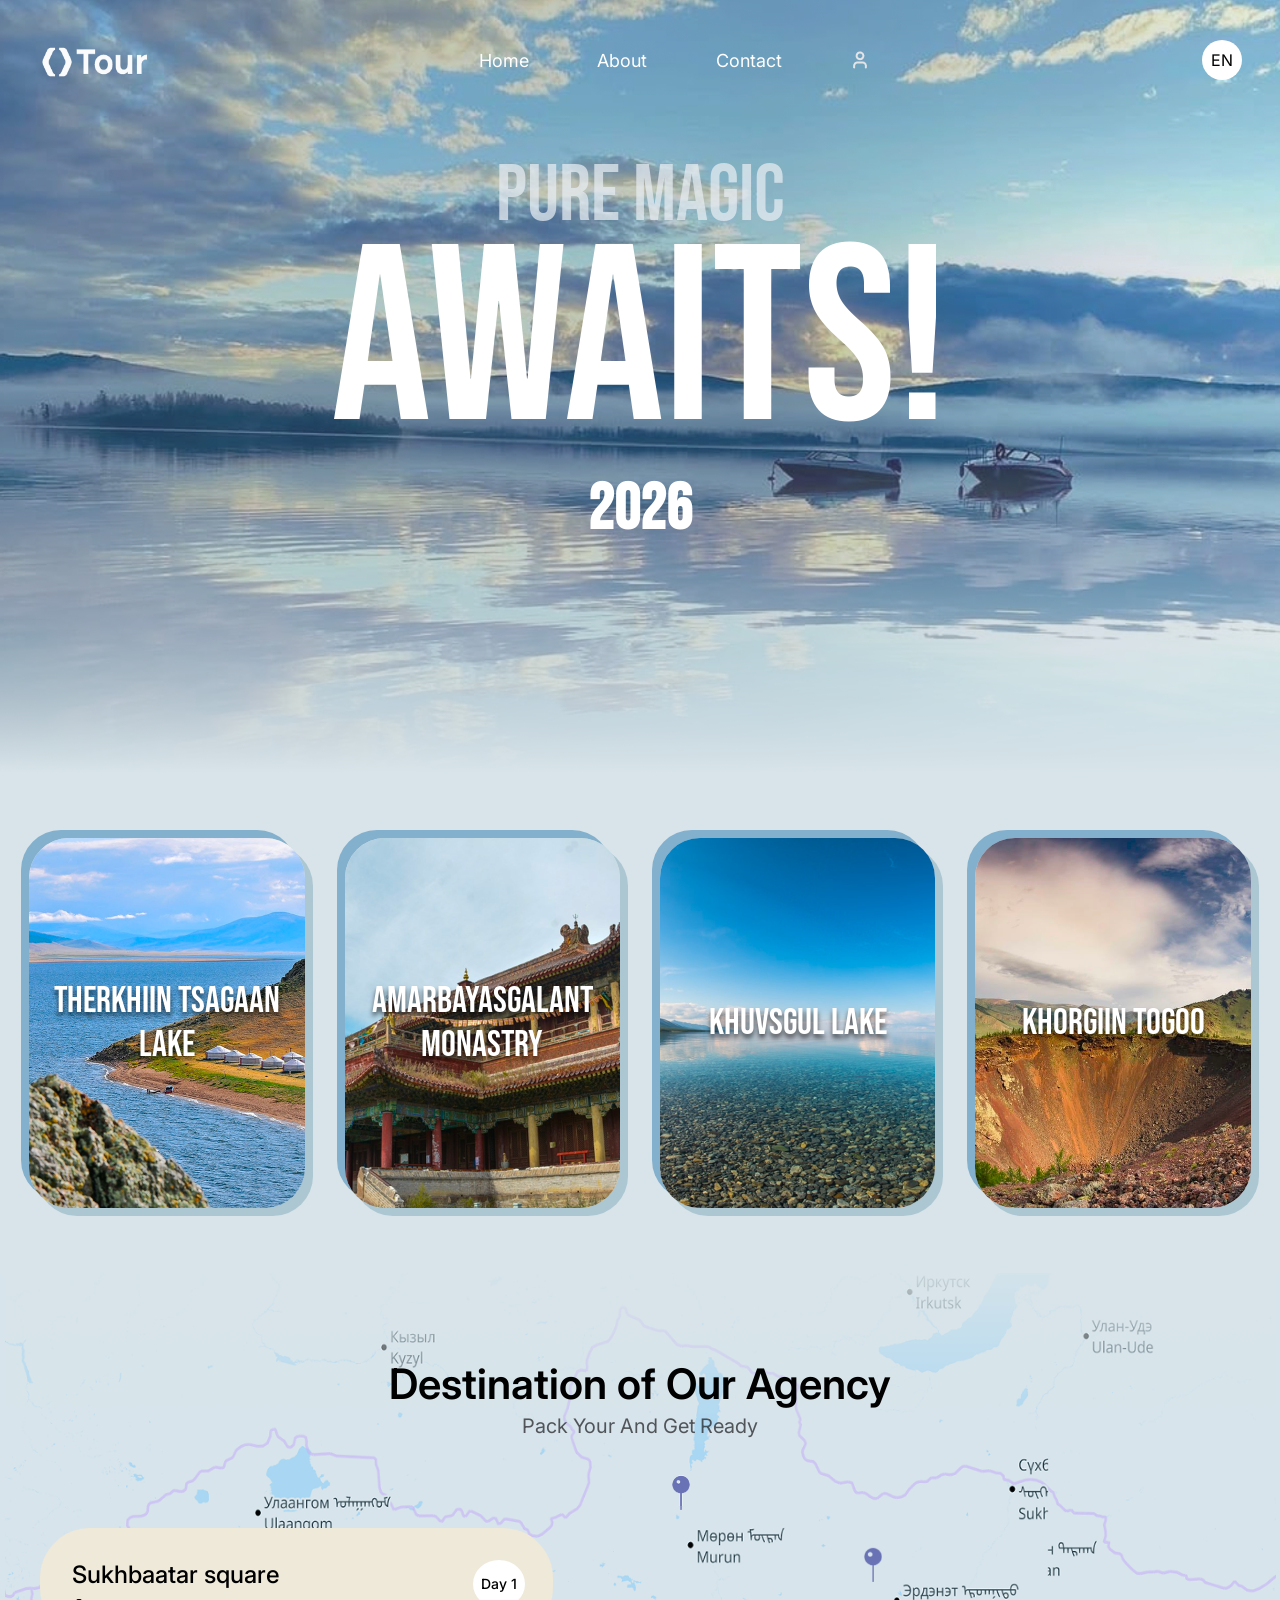
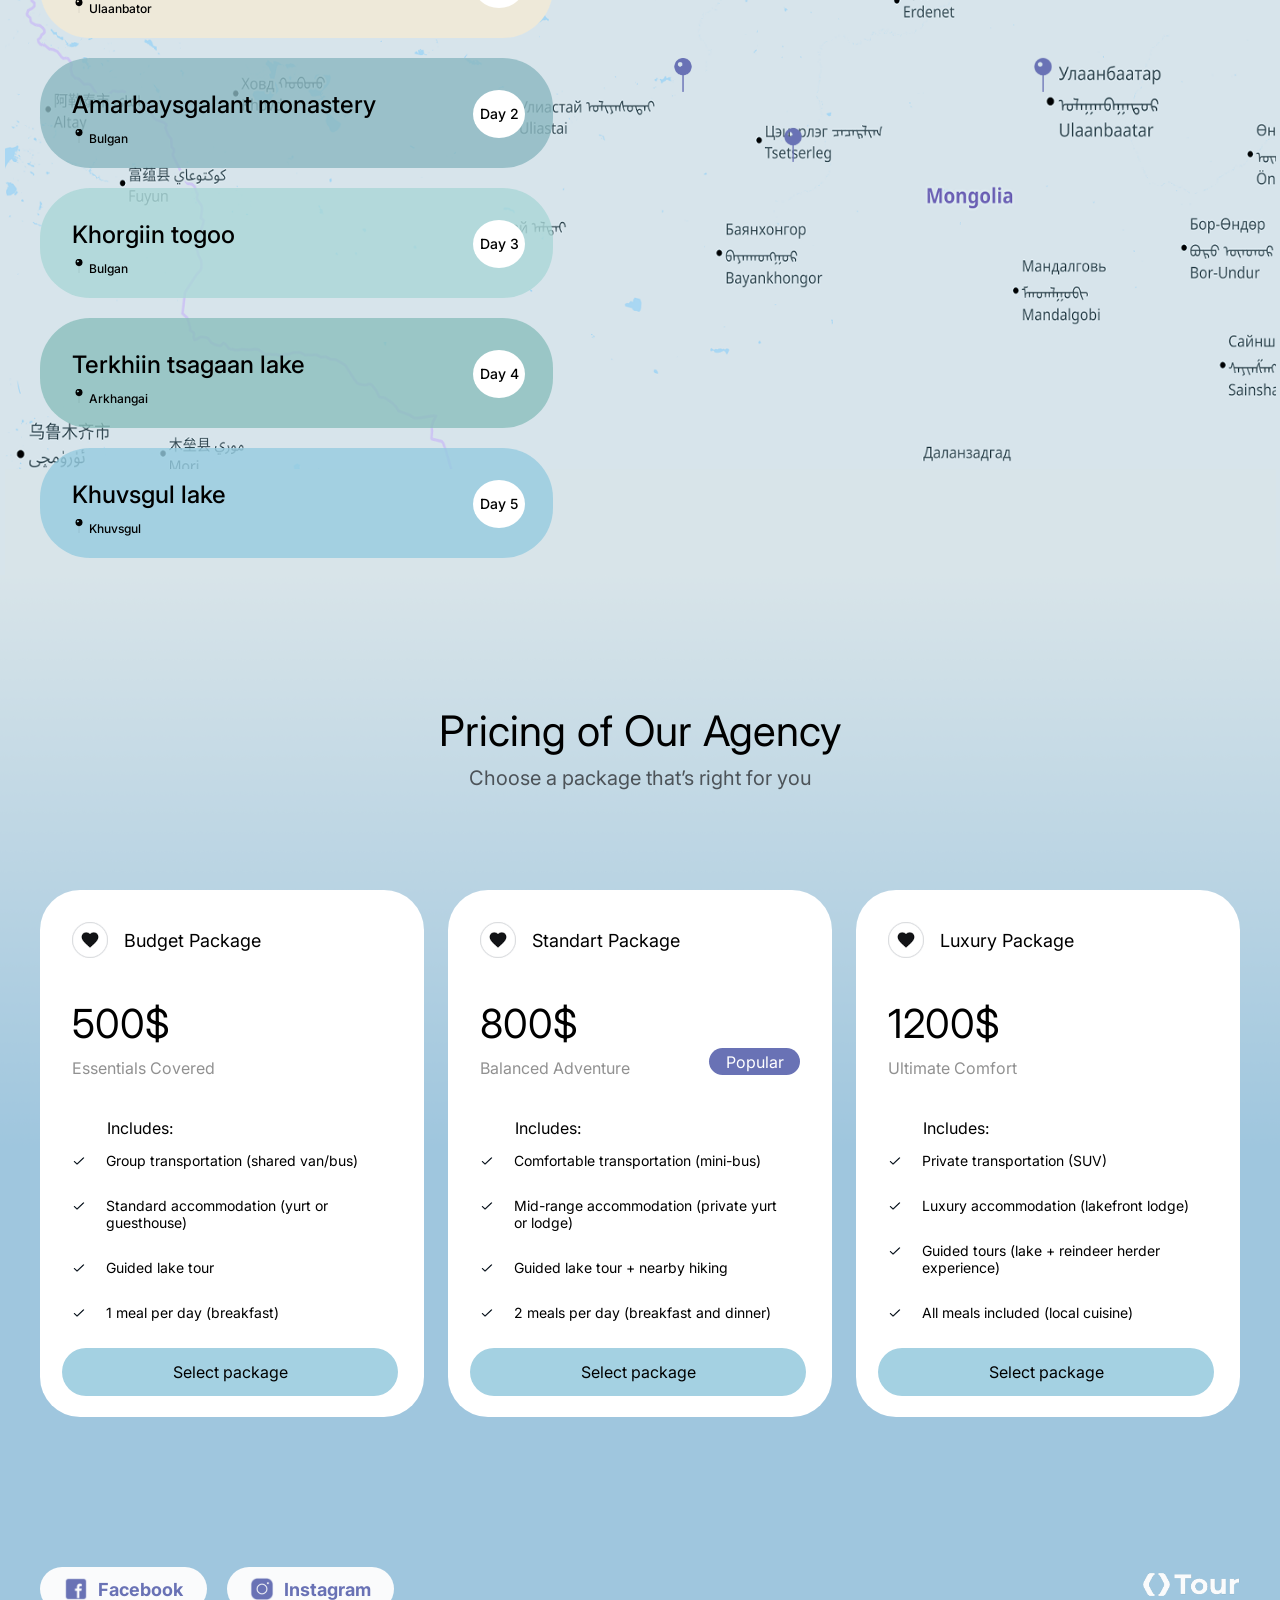
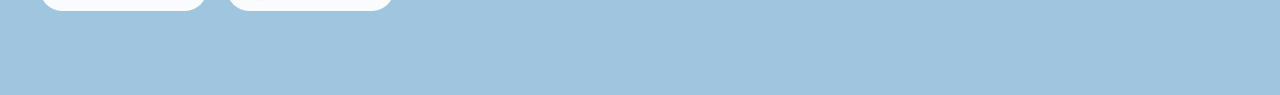
==== landing_page/pagetest.html @ 70fa316e "done" ====
<!doctype html>
<html lang="en">
  <head>
    <meta charset="UTF-8" />
    <meta name="viewport" content="width=device-width, initial-scale=1.0" />
    <title>TEST</title>
    <link rel="stylesheet" href="pagestyle.css" />
    <link
      href="https://fonts.googleapis.com/css2?family=Bebas+Neue&display=swap"
      rel="stylesheet"
    />
    <link rel="preconnect" href="https://fonts.googleapis.com" />
    <link rel="preconnect" href="https://fonts.gstatic.com" crossorigin />
    <link
      href="https://fonts.googleapis.com/css2?family=Bebas+Neue&family=Inter:ital,opsz,wght@0,14..32,100..900;1,14..32,100..900&display=swap%22%22"
      rel="stylesheet"
    />
  </head>
  <body>
    <!-- firstsection -->
    <section class="page1">
      <!-- navbar -->

      <nav>
        <img class="logo" src="/Logo.png" />
        <div class="About">
          <div>Home</div>
          <div>About</div>
          <div>Contact</div>
          <img class="icon-user" ; src="/icon-user.png" />
        </div>
        <div class="language">EN</div>
      </nav>

      <div class="intro">
        <h3>PURE MAGIC</h3>
        <h1>AWAITS!</h1>
        <h5>2026</h5>
      </div>
    </section>
    <!-- second section -->
    <section class="card">
      <div class="card1">
        <div class="overlay"></div>
        THERKHIIN TSAGAAN LAKE
      </div>
      <div class="card2">
        <div class="overlay"></div>
        AMARBAYASGALANT MONASTRY
      </div>
      <div class="card3">
        <div class="overlay"></div>
        KHUVSGUL LAKE
      </div>
      <div class="card4">
        <div class="overlay"></div>
        KHORGIIN TOGOO
      </div>
    </section>
    <!-- third section -->
    <section class="Map">
      <h2>Destination of Our Agency</h2>
      <p id="mapname">Pack Your And Get Ready</p>
      <div class="half">
        <div class="route">
          <!-- day1 -->
          <div class="day1">
            <div class="day">
              <div class="place">
                <div class="wo">Sukhbaatar square</div>
                <div class="stadt"><img src="/icon-pin.png" /> Ulaanbator</div>
              </div>
              <div class="Tag">Day 1</div>
            </div>
          </div>
          <!-- day2 -->
          <div class="day2">
            <div class="day">
              <div class="place">
                <div class="wo">Amarbaysgalant monastery</div>
                <div class="stadt"><img src="/icon-pin.png" /> Bulgan</div>
              </div>
              <div class="Tag">Day 2</div>
            </div>
          </div>
          <!-- day3 -->
          <div class="day3">
            <div class="day">
              <div class="place">
                <div class="wo">Khorgiin togoo</div>
                <div class="stadt"><img src="/icon-pin.png" /> Bulgan</div>
              </div>
              <div class="Tag">Day 3</div>
            </div>
          </div>
          <!-- day4 -->
          <div class="day4">
            <div class="day">
              <div class="place">
                <div class="wo">Terkhiin tsagaan lake</div>
                <div class="stadt"><img src="/icon-pin.png" /> Arkhangai</div>
              </div>
              <div class="Tag">Day 4</div>
            </div>
          </div>
          <!-- day5 -->
          <div class="day5">
            <div class="day">
              <div class="place">
                <div class="wo">Khuvsgul lake</div>
                <div class="stadt"><img src="/icon-pin.png" /> Khuvsgul</div>
              </div>
              <div class="Tag">Day 5</div>
            </div>
          </div>
          <img src="/sec3-day1.png" class="sec3-day1" />
          <img src="/sec3-day2.png" class="sec3-day2" />
          <img src="/sec3-day3.png" class="sec3-day3" />
          <img src="/sec3-day4.png" class="sec3-day4" />
          <img src="/sec3-day5.png" class="sec3-day5" />
        </div>
        <div class="magicpin">
          <img src="/MapPin 1.png" class="pin1" />
          <img src="/MapPin 1.png" class="pin2" />
          <img src="/MapPin 1.png" class="pin3" />
          <img src="/MapPin 1.png" class="pin4" />
          <img src="/MapPin 1.png" class="pin5" />
        </div>
      </div>
    </section>
    <!-- letzte sektion -->
    <section class="last">
      <div class="letzte">
        <div class="name">Pricing of Our Agency</div>
        <div class="name2">Choose a package that’s right for you</div>
      </div>
      <div class="Budgets">
        <!-- box -->
        <div class="Budget1">
          <div class="part1">
            <div class="budgetname">
              <img src="/icon-fav.png" class="icon-fav" />
              <div class="budgetname1">Budget Package</div>
            </div>
          </div>
          <!-- part2 -->
          <div class="part2">
            <div class="dollar">500$</div>
            <div class="dollar1">Essentials Covered</div>
          </div>
          <!-- part3 -->
          <div class="part3">
            <div class="benefit">Includes:</div>
            <div class="benefit1">
              <img src="/icon-check.png" class="icon-check" />
              <p class="benefit2">Group transportation (shared van/bus)</p>
            </div>
            <div class="benefit1">
              <img src="/icon-check.png" class="icon-check" />
              <p class="benefit2">
                Standard accommodation (yurt or guesthouse)
              </p>
            </div>
            <div class="benefit1">
              <img src="/icon-check.png" class="icon-check" />
              <p class="benefit2">Guided lake tour</p>
            </div>
            <div class="benefit1">
              <img src="/icon-check.png" class="icon-check" />
              <p class="benefit2">1 meal per day (breakfast)</p>
            </div>
          </div>
          <div class="part4">Select package</div>
        </div>
        <!-- box2 -->
        <div class="Budget1">
          <div class="part1">
            <div class="budgetname">
              <img src="/icon-fav.png" class="icon-fav" />
              <div class="budgetname1">Standart Package</div>
            </div>
          </div>
          <!-- part2 -->
          <div class="part2">
            <div class="dollar">800$</div>
            <div class="popular">
              <div class="dollar1">Balanced Adventure</div>
              <div class="popular1">Popular</div>
            </div>
          </div>
          <!-- part3 -->
          <div class="part3">
            <div class="benefit">Includes:</div>
            <div class="benefit1">
              <img src="/icon-check.png" class="icon-check" />
              <p class="benefit2">Comfortable transportation (mini-bus)</p>
            </div>
            <div class="benefit1">
              <img src="/icon-check.png" class="icon-check" />
              <p class="benefit2">
                Mid-range accommodation (private yurt or lodge)
              </p>
            </div>
            <div class="benefit1">
              <img src="/icon-check.png" class="icon-check" />
              <p class="benefit2">Guided lake tour + nearby hiking</p>
            </div>
            <div class="benefit1">
              <img src="/icon-check.png" class="icon-check" />
              <p class="benefit2">2 meals per day (breakfast and dinner)</p>
            </div>
          </div>
          <div class="part4">Select package</div>
        </div>
        <!-- box3 -->
        <div class="Budget1">
          <div class="part1">
            <div class="budgetname">
              <img src="/icon-fav.png" class="icon-fav" />
              <div class="budgetname1">Luxury Package</div>
            </div>
          </div>
          <!-- part2 -->
          <div class="part2">
            <div class="dollar">1200$</div>
            <div class="dollar1">Ultimate Comfort</div>
          </div>
          <!-- part3 -->
          <div class="part3">
            <div class="benefit">Includes:</div>
            <div class="benefit1">
              <img src="/icon-check.png" class="icon-check" />
              <p class="benefit2">Private transportation (SUV)</p>
            </div>
            <div class="benefit1">
              <img src="/icon-check.png" class="icon-check" />
              <p class="benefit2">Luxury accommodation (lakefront lodge)</p>
            </div>
            <div class="benefit1">
              <img src="/icon-check.png" class="icon-check" />
              <p class="benefit2">
                Guided tours (lake + reindeer herder experience)
              </p>
            </div>
            <div class="benefit1">
              <img src="/icon-check.png" class="icon-check" />
              <p class="benefit2">All meals included (local cuisine)</p>
            </div>
          </div>
          <div class="part4">Select package</div>
        </div>
      </div>
      <div class="ending">
        <div class="Contact">
          <div class="icon-fb">
            <img src="/icon-fb.png" class="fb" /> Facebook
          </div>
          <div class="icon-insta">
            <img src="/icon-insta.png" class="insta" /> Instagram
          </div>
        </div>
        <img src="/Logo.png" class="endinglogo" />
      </div>
      <!-- sektionend -->
    </section>
  </body>
</html>
---- landing_page/pagestyle.css ----
* {
  box-sizing: border-box;
}
body {
  display: flex;
  flex-direction: column;
  justify-items: center;
  align-items: center;
  font-family: sans-serif;
  margin: 0;
}
.page1 {
  background-image: url("/sec1-bg.png");
  background-size: cover;
  width: 1440px;
  height: 773px;
  position: relative;
}
nav {
  display: flex;
  justify-content: space-between;
  font-family: inter;
  padding-left: 118px;
  padding-right: 118px;
  padding-top: 40px;
  width: 1440px;
  position: fixed;
  height: 100px;
}

.logo {
  width: 110px;
  height: 44px;
}
.About {
  padding-top: 10px;
  display: flex;
  justify-content: space-between;
  gap: 24px;
  color: white;
  height: 22px;
  width: 392px;
  font-size: 18px;
}
.icon-user {
  width: 20px;
  height: 20px;
}
.language {
  width: 40px;
  height: 40px;
  background: white;
  border-radius: 30px;
  display: flex;
  align-items: center;
  justify-content: center;
}
.intro {
  display: flex;
  flex-direction: column;
  align-items: center;
  justify-content: center;
  font-family: Bebas Neue;
  position: absolute;
  top: 50%;
  left: 50%;
  transform: translate(-50%, -50%);
  gap: 20px;
}
h3 {
  color: #e8edf2b8;
  font-size: 80px;
  font-weight: 400;
  margin-top: 30px;
}
h1 {
  color: white;
  font-size: 250px;
  font-weight: 400;
  margin-top: -150px;
}
h5 {
  color: white;
  font-size: 64px;
  font-weight: 900;
  margin-top: -250px;
}
/* section2 */
.card {
  background-image: url(/sec2-bg.png);
  width: 1440px;
  height: 500px;
  padding-left: 109px;
  padding-right: 109px;
  padding-top: 65px;
  padding-bottom: 65px;
  display: flex;
  gap: 40px;
  justify-content: center;
  align-items: center;
  font-size: 37px;
  font-weight: 400;
  text-shadow: 0 4px 4.9px rgba(0, 0, 0, 0.65);
  color: white;
  font-family: Bebas Neue;
}

.card1 {
  width: 275.49px;
  height: 370px;
  border-radius: 40px;
  background-image: url(/sec2-location1.png);
  background-size: cover;
  display: flex;
  align-items: center;
  text-align: center;
  border-radius: 40px;
  box-shadow:
    -8px -8px 0 0 rgba(31, 114, 170, 0.46),
    8px 8px 0 0 rgba(41, 114, 139, 0.25);
}
.card2 {
  width: 275.49px;
  height: 370px;
  border-radius: 40px;
  background-image: url(/sec2-location2.png);
  background-size: cover;
  display: flex;
  align-items: center;
  text-align: center;
  border-radius: 40px;
  box-shadow:
    -8px -8px 0 0 rgba(31, 114, 170, 0.46),
    8px 8px 0 0 rgba(41, 114, 139, 0.25);
}
.card3 {
  width: 275.49px;
  height: 370px;
  border-radius: 40px;
  background-image: url(/sec2-location3.png);
  background-size: cover;
  display: flex;
  align-items: center;
  justify-content: center;
  border-radius: 40px;
  box-shadow:
    -8px -8px 0 0 rgba(31, 114, 170, 0.46),
    8px 8px 0 0 rgba(41, 114, 139, 0.25);
}
.card4 {
  width: 275.49px;
  height: 370px;
  border-radius: 40px;
  background-image: url(/sec2-location4.png);
  background-size: cover;
  display: flex;
  align-items: center;
  justify-content: center;
  border-radius: 40px;
  box-shadow:
    -8px -8px 0 0 rgba(31, 114, 170, 0.46),
    8px 8px 0 0 rgba(41, 114, 139, 0.25);
}
/* section 3 */
.Map {
  background-image: url(/sec3-bg.png);
  background-size: contain;
  background-position: center;
  background-repeat: no-repeat;
  background-color: #d7e4eb;
  width: 1440px;
  height: 902px;
  padding-top: 50px;
}
h2 {
  text-align: center;
  font-size: 42px;
  font-family: inter;
  font-weight: 600;
}
#mapname {
  text-align: center;
  font-size: 20px;
  margin-top: -30px;
  color: rgba(24, 24, 27, 0.7);
  font-family: inter;
}

/* routebox */
/* half1 */
.half {
  display: flex;
}

.route {
  width: 1440px;
  height: 640px;
  margin-left: 120px;
  margin-top: 70px;
  display: flex;
  flex-direction: column;
  gap: 20px;

  font-family: inter;
  font-weight: 500;
  padding-right: 150px;
}
.day {
  width: 513px;
  height: 106px;
  padding-top: 30px;
  padding-right: 30px;
  padding-bottom: 30px;
  padding-left: 30px;
  display: flex;
  justify-content: space-between;
}
.place {
  display: flex;
  flex-direction: column;
  gap: 10px;
}
.wo {
  font-size: 24px;
}
img {
  width: 14px;
  height: 14px;
}
.stadt {
  font-size: 12px;
}
.Tag {
  width: 52px;
  height: 48px;
  background-color: white;
  font-size: 14px;
  display: flex;
  justify-content: center;
  align-items: center;
  border-radius: 50%;
}
/* backgroundcolor */
.day1 {
  background-color: #eee9d9;
  border-radius: 50px;
  border: 2px solid transparent;
  width: 513px;
}
.day2 {
  background-color: #8bb8c1cc;
  border-radius: 50px;
  border: 2px solid transparent;
  width: 513px;
}
.day3 {
  background-color: #aad8d7cc;
  border-radius: 50px;
  border: 2px solid transparent;
  width: 513px;
}
.day4 {
  background-color: #8bc0bdcc;
  border-radius: 50px;
  border: 2px solid transparent;
  width: 513px;
}
.day5 {
  background-color: #97cce0cc;
  border-radius: 50px;
  border: 2px solid transparent;
  width: 513px;
}
.day1:hover,
.day2:hover,
.day3:hover,
.day4:hover,
.day5:hover {
  border: white, solid, 2px;
}
.magicpin {
  position: relative;
}
.magicpin img {
  width: 34px;
  height: 34px;
  position: absolute;
}
.pin1 {
  right: 662px;
  top: 18px;
}
.pin2 {
  right: 470px;
  top: 90px;
}

.pin3 {
  right: 300px;
  top: 200px;
}

.pin4 {
  right: 660px;
  top: 200px;
}

.pin5 {
  right: 550px;
  top: 270px;
}
.sec3-day1 {
  width: 250px;
  height: 250px;
  position: relative;
  left: 861px;
  top: -626px;
  display: none;
}
.sec3-day2 {
  width: 250px;
  height: 250px;
  position: relative;
  right: 200px;
  top: -10px;
  display: none;
}
.sec3-day3 {
  width: 250px;
  height: 250px;
  position: relative;
  right: 550px;
  top: 100px;
  display: none;
}
.sec3-day4 {
  width: 250px;
  height: 250px;
  position: relative;
  right: 900px;
  top: -10px;
  display: none;
}
.sec3-day5 {
  width: 250px;
  height: 250px;
  position: relative;
  right: 1000px;
  top: 220px;
  display: none;
}
.day1:hover .sec3-day1 {
  display: block;
}
/* last section */
.last {
  width: 1440px;
  height: 1120px;
  background-image: url("/sec4-bg.png");
  background-size: cover;
  margin-top: 0;
  font-family: inter;
}
.letzte {
  text-align: center;
  padding-top: 130px;
}
.name {
  font-size: 42px;
}
.name2 {
  font-size: 20px;
  padding-top: 10px;
  color: #18181bb2;
}
/* budgets sektion */
.Budgets {
  display: flex;
  gap: 24px;
  justify-content: center;
  margin-top: 100px;
}
.Budget1 {
  width: 384px;
  height: 527px;
  background-color: white;
  border-radius: 40px;
  padding: 32px;
}
.part1 {
  width: 384px;
  height: 92px;
}
.budgetname {
  display: flex;
  gap: 16px;
}
.icon-fav {
  width: 36px;
  height: 36px;
}
.budgetname1 {
  margin-top: 8px;
  font-size: 18px;
}
/* part2 */
.dollar {
  font-size: 40px;
  margin-top: -15px;
}
.dollar1 {
  font-size: 16px;
  color: #919191;
  margin-top: 10px;
}
.popular {
  display: flex;
  justify-content: space-between;
}
.popular1 {
  width: 91px;
  height: 27px;
  background-color: #6972b5;
  border-radius: 30px;
  display: flex;
  align-items: center;
  justify-content: center;
  font-size: 16px;
  color: white;
}
/* part3 */
.part3 {
  margin-top: 40px;
  width: 336px;
  height: 150px;
  display: flex;
  flex-direction: column;
  justify-content: space-between;
  padding-right: 32px;
}
.benefit {
  font: size 18px;
  margin-left: 35px;
}
.icon-check {
  margin-top: 16px;
}
.benefit1 {
  display: flex;
  gap: 20px;
}
.benefit2 {
  font-size: 14px;
}
/* part4 */
.part4 {
  width: 336px;
  height: 48px;
  display: flex;
  align-items: center;
  justify-content: center;
  background-color: #a4d1e2;
  border-radius: 30px;
  margin-top: 80px;
  margin-left: -10px;
  font-size: 16px;
}

.Budget1:hover {
  box-shadow:
    -8px -8px 0 0 rgba(31, 114, 170, 0.46),
    8px 8px 0 0 rgba(41, 114, 139, 0.25);
}
.Budget1:hover .part4 {
  background-color: black;
  color: white;
}
/* ending */
.ending {
  display: flex;
  margin-top: 150px;
  justify-content: space-between;
  padding-left: 120px;
  padding-right: 120px;
}
.Contact {
  width: 358px;
  height: 44px;
  display: flex;
  gap: 20px;
}
.icon-fb {
  background-color: #fafbfc;
  border-radius: 30px;
  width: 167px;
  height: 44px;
  display: flex;
  justify-content: center;
  gap: 10px;
  align-items: center;
  color: #6972b5;
  font-size: 18px;
  font-weight: 700;
}
.fb {
  width: 24px;
  height: 24px;
}
.icon-insta {
  background-color: #fafbfc;
  border-radius: 30px;
  width: 167px;
  height: 44px;
  display: flex;
  justify-content: center;
  gap: 10px;
  align-items: center;
  color: #6972b5;
  font-size: 18px;
  font-weight: 700;
}
.insta {
  width: 24px;
  height: 24px;
}
.endinglogo {
  width: 101px;
  height: 35px;
}
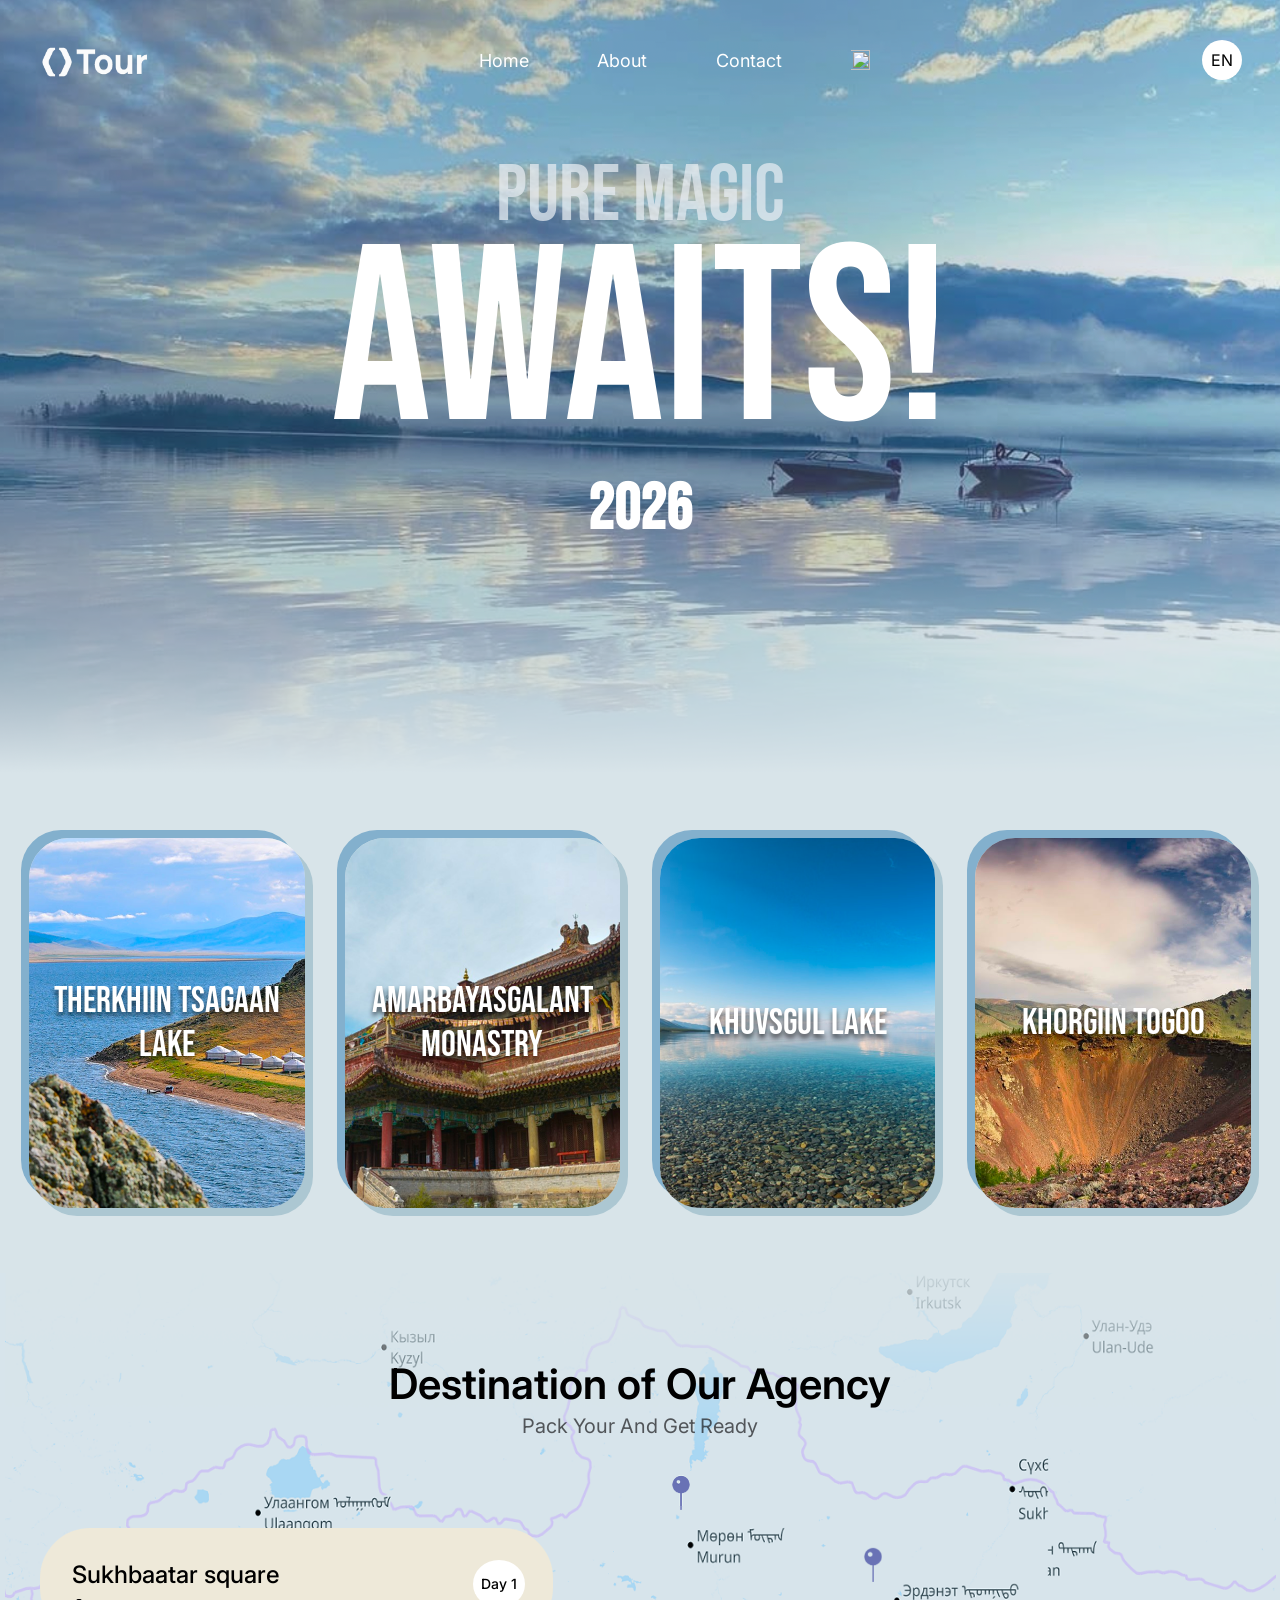
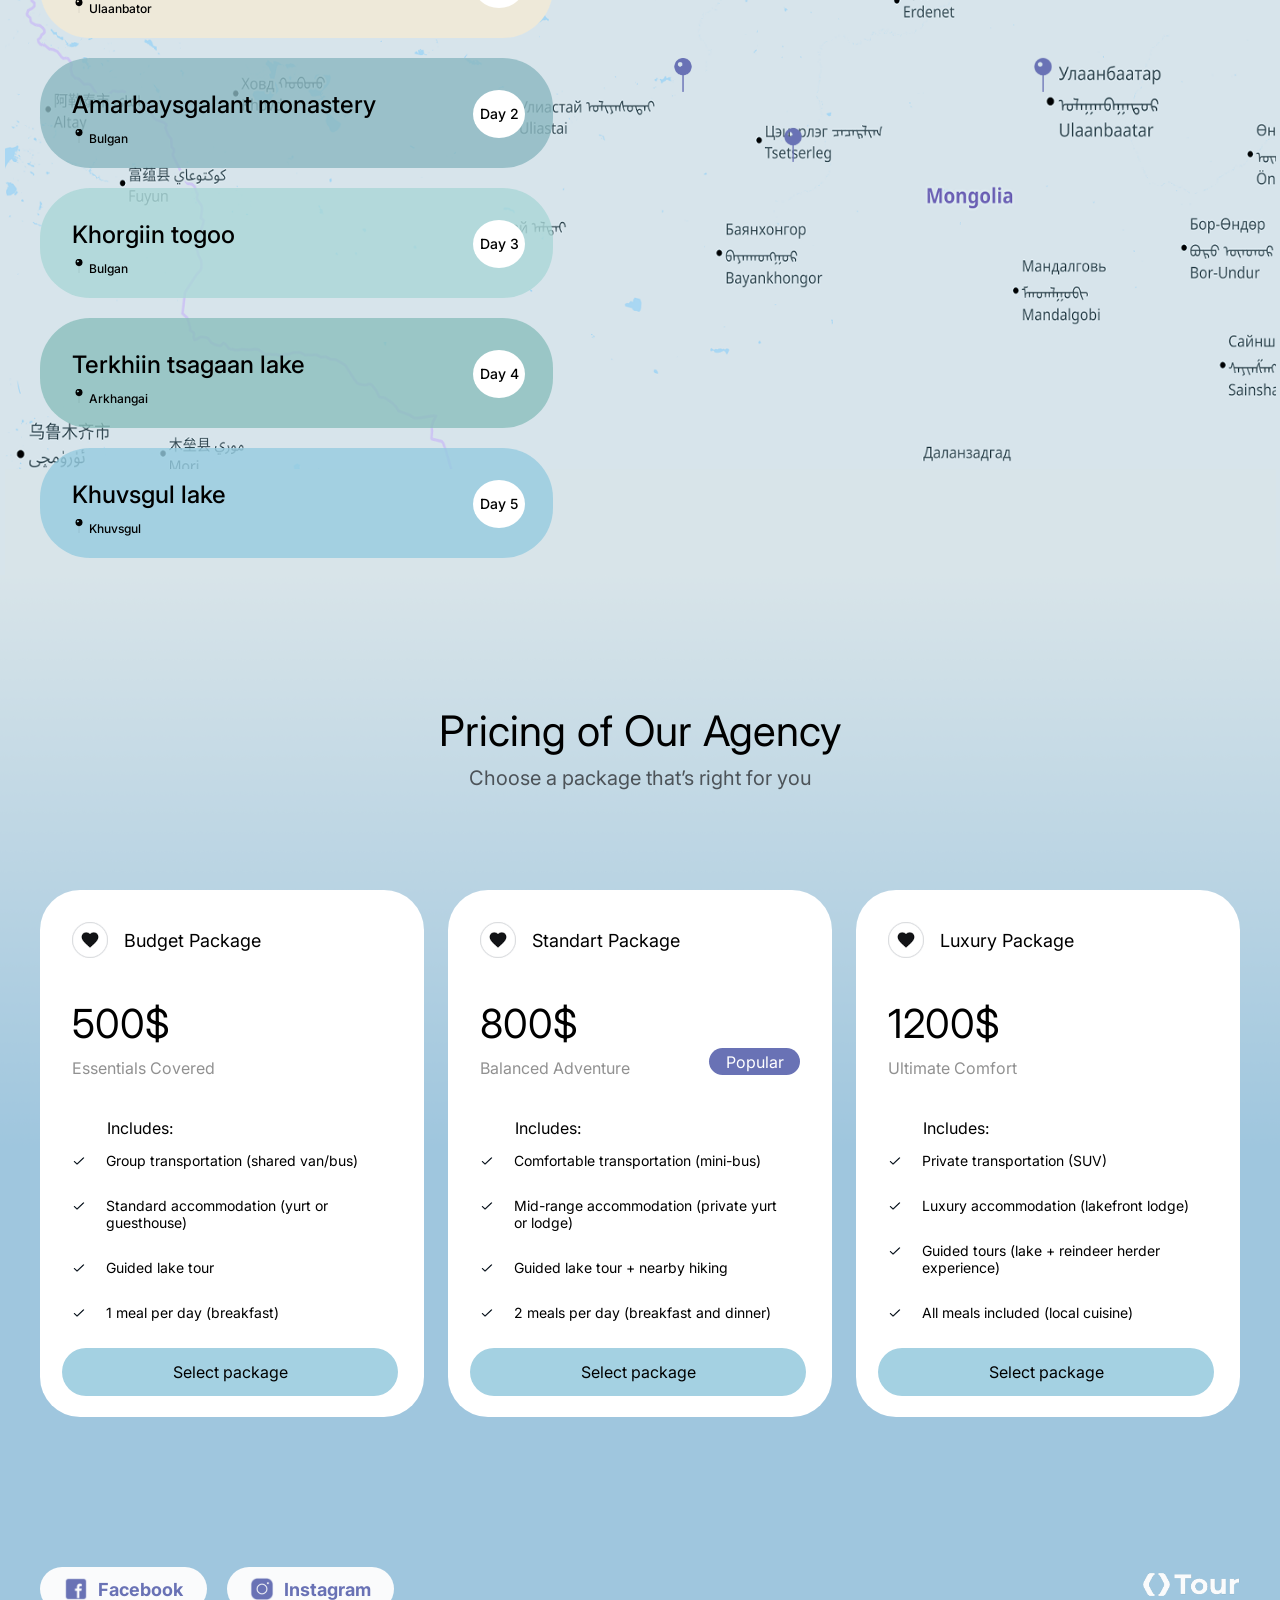
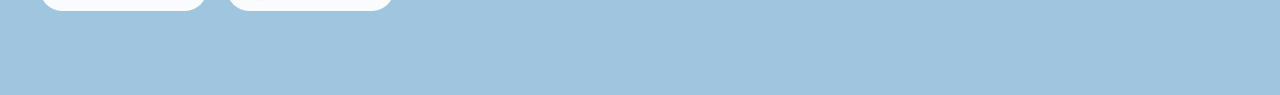
==== commit fe8c54a5: "done" ====
--- a/landing_page/pagetest.html
+++ b/landing_page/pagetest.html
@@ -22,12 +22,12 @@
       <!-- navbar -->
 
       <nav>
-        <img class="logo" src="/Logo.png" />
+        <img class="logo" src="./Logo.png" />
         <div class="About">
           <div>Home</div>
           <div>About</div>
           <div>Contact</div>
-          <img class="icon-user" ; src="/icon-user.png" />
+          <img class="icon-user" ; src="./icon-user.png" />
         </div>
         <div class="language">EN</div>
       </nav>
@@ -68,7 +68,7 @@
             <div class="day">
               <div class="place">
                 <div class="wo">Sukhbaatar square</div>
-                <div class="stadt"><img src="/icon-pin.png" /> Ulaanbator</div>
+                <div class="stadt"><img src="./icon-pin.png" /> Ulaanbator</div>
               </div>
               <div class="Tag">Day 1</div>
             </div>
@@ -78,7 +78,7 @@
             <div class="day">
               <div class="place">
                 <div class="wo">Amarbaysgalant monastery</div>
-                <div class="stadt"><img src="/icon-pin.png" /> Bulgan</div>
+                <div class="stadt"><img src="./icon-pin.png" /> Bulgan</div>
               </div>
               <div class="Tag">Day 2</div>
             </div>
@@ -88,7 +88,7 @@
             <div class="day">
               <div class="place">
                 <div class="wo">Khorgiin togoo</div>
-                <div class="stadt"><img src="/icon-pin.png" /> Bulgan</div>
+                <div class="stadt"><img src="./icon-pin.png" /> Bulgan</div>
               </div>
               <div class="Tag">Day 3</div>
             </div>
@@ -98,7 +98,7 @@
             <div class="day">
               <div class="place">
                 <div class="wo">Terkhiin tsagaan lake</div>
-                <div class="stadt"><img src="/icon-pin.png" /> Arkhangai</div>
+                <div class="stadt"><img src="./icon-pin.png" /> Arkhangai</div>
               </div>
               <div class="Tag">Day 4</div>
             </div>
@@ -108,23 +108,23 @@
             <div class="day">
               <div class="place">
                 <div class="wo">Khuvsgul lake</div>
-                <div class="stadt"><img src="/icon-pin.png" /> Khuvsgul</div>
+                <div class="stadt"><img src="./icon-pin.png" /> Khuvsgul</div>
               </div>
               <div class="Tag">Day 5</div>
             </div>
           </div>
-          <img src="/sec3-day1.png" class="sec3-day1" />
-          <img src="/sec3-day2.png" class="sec3-day2" />
-          <img src="/sec3-day3.png" class="sec3-day3" />
-          <img src="/sec3-day4.png" class="sec3-day4" />
-          <img src="/sec3-day5.png" class="sec3-day5" />
+          <img src="./sec3-day1.png" class="sec3-day1" />
+          <img src="./sec3-day2.png" class="sec3-day2" />
+          <img src="./sec3-day3.png" class="sec3-day3" />
+          <img src="./sec3-day4.png" class="sec3-day5" />
+          <img src="./sec3-day5.png" class="sec3-day4" />
         </div>
         <div class="magicpin">
-          <img src="/MapPin 1.png" class="pin1" />
-          <img src="/MapPin 1.png" class="pin2" />
-          <img src="/MapPin 1.png" class="pin3" />
-          <img src="/MapPin 1.png" class="pin4" />
-          <img src="/MapPin 1.png" class="pin5" />
+          <img src="./MapPin 1.png" class="pin1" />
+          <img src="./MapPin 1.png" class="pin2" />
+          <img src="./MapPin 1.png" class="pin3" />
+          <img src="./MapPin 1.png" class="pin4" />
+          <img src="./MapPin 1.png" class="pin5" />
         </div>
       </div>
     </section>
@@ -139,7 +139,7 @@
         <div class="Budget1">
           <div class="part1">
             <div class="budgetname">
-              <img src="/icon-fav.png" class="icon-fav" />
+              <img src="./icon-fav.png" class="icon-fav" />
               <div class="budgetname1">Budget Package</div>
             </div>
           </div>
@@ -152,21 +152,21 @@
           <div class="part3">
             <div class="benefit">Includes:</div>
             <div class="benefit1">
-              <img src="/icon-check.png" class="icon-check" />
+              <img src="./icon-check.png" class="icon-check" />
               <p class="benefit2">Group transportation (shared van/bus)</p>
             </div>
             <div class="benefit1">
-              <img src="/icon-check.png" class="icon-check" />
+              <img src="./icon-check.png" class="icon-check" />
               <p class="benefit2">
                 Standard accommodation (yurt or guesthouse)
               </p>
             </div>
             <div class="benefit1">
-              <img src="/icon-check.png" class="icon-check" />
+              <img src="./icon-check.png" class="icon-check" />
               <p class="benefit2">Guided lake tour</p>
             </div>
             <div class="benefit1">
-              <img src="/icon-check.png" class="icon-check" />
+              <img src="./icon-check.png" class="icon-check" />
               <p class="benefit2">1 meal per day (breakfast)</p>
             </div>
           </div>
@@ -176,7 +176,7 @@
         <div class="Budget1">
           <div class="part1">
             <div class="budgetname">
-              <img src="/icon-fav.png" class="icon-fav" />
+              <img src="./icon-fav.png" class="icon-fav" />
               <div class="budgetname1">Standart Package</div>
             </div>
           </div>
@@ -192,21 +192,21 @@
           <div class="part3">
             <div class="benefit">Includes:</div>
             <div class="benefit1">
-              <img src="/icon-check.png" class="icon-check" />
+              <img src="./icon-check.png" class="icon-check" />
               <p class="benefit2">Comfortable transportation (mini-bus)</p>
             </div>
             <div class="benefit1">
-              <img src="/icon-check.png" class="icon-check" />
+              <img src="./icon-check.png" class="icon-check" />
               <p class="benefit2">
                 Mid-range accommodation (private yurt or lodge)
               </p>
             </div>
             <div class="benefit1">
-              <img src="/icon-check.png" class="icon-check" />
+              <img src="./icon-check.png" class="icon-check" />
               <p class="benefit2">Guided lake tour + nearby hiking</p>
             </div>
             <div class="benefit1">
-              <img src="/icon-check.png" class="icon-check" />
+              <img src="./icon-check.png" class="icon-check" />
               <p class="benefit2">2 meals per day (breakfast and dinner)</p>
             </div>
           </div>
@@ -216,7 +216,7 @@
         <div class="Budget1">
           <div class="part1">
             <div class="budgetname">
-              <img src="/icon-fav.png" class="icon-fav" />
+              <img src="./icon-fav.png" class="icon-fav" />
               <div class="budgetname1">Luxury Package</div>
             </div>
           </div>
@@ -229,21 +229,21 @@
           <div class="part3">
             <div class="benefit">Includes:</div>
             <div class="benefit1">
-              <img src="/icon-check.png" class="icon-check" />
+              <img src="./icon-check.png" class="icon-check" />
               <p class="benefit2">Private transportation (SUV)</p>
             </div>
             <div class="benefit1">
-              <img src="/icon-check.png" class="icon-check" />
+              <img src="./icon-check.png" class="icon-check" />
               <p class="benefit2">Luxury accommodation (lakefront lodge)</p>
             </div>
             <div class="benefit1">
-              <img src="/icon-check.png" class="icon-check" />
+              <img src="./icon-check.png" class="icon-check" />
               <p class="benefit2">
                 Guided tours (lake + reindeer herder experience)
               </p>
             </div>
             <div class="benefit1">
-              <img src="/icon-check.png" class="icon-check" />
+              <img src="./icon-check.png" class="icon-check" />
               <p class="benefit2">All meals included (local cuisine)</p>
             </div>
           </div>
@@ -253,13 +253,13 @@
       <div class="ending">
         <div class="Contact">
           <div class="icon-fb">
-            <img src="/icon-fb.png" class="fb" /> Facebook
+            <img src="./icon-fb.png" class="fb" /> Facebook
           </div>
           <div class="icon-insta">
-            <img src="/icon-insta.png" class="insta" /> Instagram
-          </div>
-        </div>
-        <img src="/Logo.png" class="endinglogo" />
+            <img src="./icon-insta.png" class="insta" /> Instagram
+          </div>
+        </div>
+        <img src="./Logo.png" class="endinglogo" />
       </div>
       <!-- sektionend -->
     </section>
--- a/landing_page/pagestyle.css
+++ b/landing_page/pagestyle.css
@@ -10,7 +10,7 @@
   margin: 0;
 }
 .page1 {
-  background-image: url("/sec1-bg.png");
+  background-image: url("./sec1-bg.png");
   background-size: cover;
   width: 1440px;
   height: 773px;
@@ -87,7 +87,7 @@
 }
 /* section2 */
 .card {
-  background-image: url(/sec2-bg.png);
+  background-image: url(./sec2-bg.png);
   width: 1440px;
   height: 500px;
   padding-left: 109px;
@@ -104,12 +104,17 @@
   color: white;
   font-family: Bebas Neue;
 }
-
+.card1:hover,
+.card2:hover,
+.card3:hover,
+.card4:hover {
+  filter: brightness(75%);
+}
 .card1 {
   width: 275.49px;
   height: 370px;
   border-radius: 40px;
-  background-image: url(/sec2-location1.png);
+  background-image: url(./sec2-location1.png);
   background-size: cover;
   display: flex;
   align-items: center;
@@ -123,7 +128,7 @@
   width: 275.49px;
   height: 370px;
   border-radius: 40px;
-  background-image: url(/sec2-location2.png);
+  background-image: url(./sec2-location2.png);
   background-size: cover;
   display: flex;
   align-items: center;
@@ -137,7 +142,7 @@
   width: 275.49px;
   height: 370px;
   border-radius: 40px;
-  background-image: url(/sec2-location3.png);
+  background-image: url(./sec2-location3.png);
   background-size: cover;
   display: flex;
   align-items: center;
@@ -151,7 +156,7 @@
   width: 275.49px;
   height: 370px;
   border-radius: 40px;
-  background-image: url(/sec2-location4.png);
+  background-image: url(./sec2-location4.png);
   background-size: cover;
   display: flex;
   align-items: center;
@@ -163,7 +168,7 @@
 }
 /* section 3 */
 .Map {
-  background-image: url(/sec3-bg.png);
+  background-image: url(./sec3-bg.png);
   background-size: contain;
   background-position: center;
   background-repeat: no-repeat;
@@ -321,42 +326,54 @@
   width: 250px;
   height: 250px;
   position: relative;
-  right: 200px;
-  top: -10px;
+  left: 709px;
+  top: -713px;
   display: none;
 }
 .sec3-day3 {
   width: 250px;
   height: 250px;
   position: relative;
-  right: 550px;
-  top: 100px;
+  left: 554px;
+  top: -596px;
   display: none;
 }
 .sec3-day4 {
   width: 250px;
   height: 250px;
   position: relative;
-  right: 900px;
-  top: -10px;
+  left: 658px;
+  top: -508px;
   display: none;
 }
 .sec3-day5 {
   width: 250px;
   height: 250px;
   position: relative;
-  right: 1000px;
-  top: 220px;
+  left: 500px;
+  top: -815px;
   display: none;
 }
-.day1:hover .sec3-day1 {
+.day1:hover ~ .sec3-day1 {
+  display: block;
+}
+.day2:hover ~ .sec3-day2 {
+  display: block;
+}
+.day3:hover ~ .sec3-day3 {
+  display: block;
+}
+.day4:hover ~ .sec3-day4 {
+  display: block;
+}
+.day5:hover ~ .sec3-day5 {
   display: block;
 }
 /* last section */
 .last {
   width: 1440px;
   height: 1120px;
-  background-image: url("/sec4-bg.png");
+  background-image: url("./sec4-bg.png");
   background-size: cover;
   margin-top: 0;
   font-family: inter;
